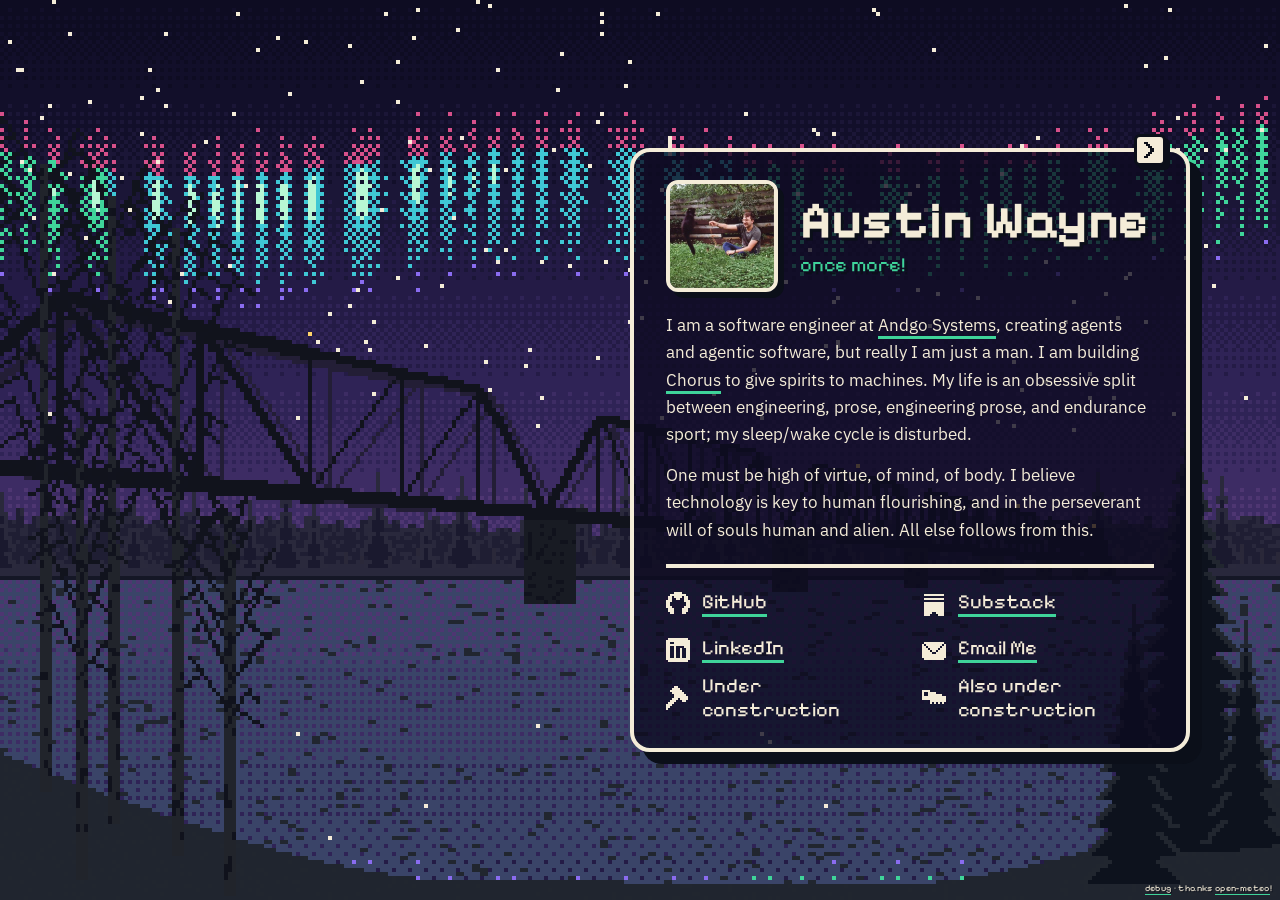
==== index.html @ 5ee54a85 "Rewrite the landing card copy" ====
<!doctype html>
<html lang="en">
<head>
<meta charset="utf-8">
<meta name="viewport" content="width=device-width, initial-scale=1">
<title>Austin Wayne</title>
<meta name="description" content="Developer and writer.">
<meta property="og:type" content="website">
<meta property="og:url" content="https://xarillian.com/">
<meta property="og:site_name" content="xarillian">
<meta property="og:title" content="Austin Wayne">
<meta property="og:description" content="Developer and writer.">
<meta property="og:image" content="https://xarillian.com/images/preview.png">
<meta property="og:image:width" content="1200">
<meta property="og:image:height" content="630">
<meta property="og:image:alt" content="A pixel-art photo of Austin Wayne sitting in clover, playing with a black cat, beside his name.">
<meta name="twitter:card" content="summary_large_image">
<link rel="canonical" href="https://xarillian.com/">
<link rel="preconnect" href="https://fonts.googleapis.com">
<link rel="preconnect" href="https://fonts.gstatic.com" crossorigin>
<link href="https://fonts.googleapis.com/css2?family=Pixelify+Sans:wght@400;700&amp;family=IBM+Plex+Sans&amp;display=swap" rel="stylesheet">
<link rel="icon" type="image/png" sizes="32x32" href="favicon-32.png">
<link rel="icon" type="image/png" sizes="16x16" href="favicon-16.png">
<link rel="stylesheet" href="styles.css">
<script type="module" src="src/title_card/landing.js"></script>
</head>
<body>
<canvas id="river" aria-hidden="true"></canvas>
<main class="plaque">
  <button class="fold" type="button" aria-label="Collapse card" hidden>
    <svg viewBox="0 0 12 12" aria-hidden="true"><path d="M3 2h2v1H3zM4 3h2v1H4zM5 4h2v1H5zM6 5h2v2H6zM5 7h2v1H5zM4 8h2v1H4zM3 9h2v1H3z"/></svg>
  </button>
  <header>
    <img src="images/austin.webp" alt="">
    <h1>Austin Wayne</h1>
    <p>once more!</p>
  </header>
  <p>
    I am a software engineer at <a href="https://www.andgosystems.com">Andgo Systems</a>, creating agents and 
    agentic software, but really I am just a man. 
    I am building <a href="https://github.com/xarillian/chorus-llm">Chorus</a> to give spirits to machines. My life 
    is an obsessive split between engineering, prose, engineering prose, and endurance sport; my sleep/wake 
    cycle is disturbed.
  </p>
  <p>
    One must be high of virtue, of mind, of body. I believe technology is key to human flourishing, and 
    in the perseverant will of souls human and alien. All else follows from this.
  </p>
  <ul>
    <li><img src="images/icons/github.svg" alt=""><a href="https://github.com/xarillian" target="_blank" rel="noopener">GitHub</a></li>
    <li><img src="images/icons/substack.svg" alt=""><a href="https://substack.com/@xarillian" target="_blank" rel="noopener">Substack</a></li>
    <li><img src="images/icons/linkedin.svg" alt=""><a href="https://www.linkedin.com/in/austin-heinrich/" target="_blank" rel="noopener">LinkedIn</a></li>
    <li><img src="images/icons/email.svg" alt=""><a href="mailto:austinwheinrich@gmail.com" target="_blank" rel="noopener">Email Me</a></li>
    <li><img src="images/icons/hammer.svg" alt="">Under construction</li>
    <li><img src="images/icons/saw.svg" alt="">Also under construction</li>
  </ul>
</main>
<nav class="rail" aria-label="Links" hidden>
  <button class="unfold" type="button" aria-label="Expand card">
    <svg viewBox="0 0 12 12" aria-hidden="true"><path d="M7 2h2v1H7zM6 3h2v1H6zM5 4h2v1H5zM4 5h2v2H4zM5 7h2v1H5zM6 8h2v1H6zM7 9h2v1H7z"/></svg>
  </button>
</nav>
<p class="corner"><a href="?debug">debug</a> · thanks <a href="https://open-meteo.com/" target="_blank" rel="noopener">open-meteo</a>!</p>
<aside class="almanac" aria-label="Sky conditions" hidden>
  <canvas></canvas>
  <button id="season" type="button"></button>
  <button id="weather" type="button"></button>
  <p class="weather-credit"><a href="https://open-meteo.com/" target="_blank" rel="noopener">open-meteo</a>!</p>
  <button id="time" type="button"></button>
  <button id="moon" type="button"></button>
  <button id="hole" type="button"></button>
  <button id="eater" type="button"></button>
  <button id="squatch" type="button"></button>
  <button id="fish" type="button"></button>
  <button id="train" type="button"></button>
</aside>
</body>
</html>
---- styles.css ----
:root {
  --ink: #0b0f19;
  --paper: #f4ecd8;
  --lilac: #b9a8dd;
  --mint: #3fd49a;
  --dusk: #1b1637;

  --pixel: 'Pixelify Sans', monospace;
  --text: 'IBM Plex Sans', system-ui, sans-serif;
  --edge: 4px;
}

body {
  margin: 0;
  background: var(--dusk);
  color: var(--ink);
  font-family: var(--text);
}

/* Offset right on wide viewports so the near bridge spans and train remain uncovered on the left. */
body:has(.plaque) {
  min-height: 100vh;
  min-height: 100dvh;
  box-sizing: border-box;
  padding: 48px clamp(24px, 7vw, 128px) 48px 24px;
  display: flex;
  align-items: center;
  justify-content: flex-end;
  overflow-x: hidden;
}

a {
  color: inherit;
  text-decoration: none;
  border-bottom: 3px solid var(--mint);
}

button {
  font-family: var(--pixel);
  cursor: pointer;
}

a:hover,
button:hover {
  background: var(--mint);
  color: var(--ink);
}

a:focus-visible,
button:focus-visible {
  outline: 3px solid var(--mint);
  outline-offset: 3px;
}

#river {
  position: fixed;
  top: 0;
  left: 0;
  image-rendering: pixelated;
}

/* 0.78 alpha is the lowest opacity that keeps text above WCAG AA over pure white scene pixels (--paper 8.5:1, --mint 5.3:1). */
.plaque {
  --radius: 20px;
  position: relative;
  width: 100%;
  max-width: 560px;
  box-sizing: border-box;
  padding: 28px 32px 26px;
  display: flex;
  flex-direction: column;
  gap: 14px;
  background: rgb(14 11 32 / 0.78);
  color: var(--paper);
  border: var(--edge) solid var(--paper);
  border-radius: var(--radius);
  box-shadow: 12px 12px 0 var(--ink);
  transition:
    transform 0.35s cubic-bezier(0.4, 0, 0.2, 1),
    opacity 0.2s,
    visibility 0s;
}

.plaque.folded {
  transform: translateX(calc(100% + 140px));
  opacity: 0;
  visibility: hidden;
  transition:
    transform 0.35s cubic-bezier(0.4, 0, 0.2, 1),
    opacity 0.2s 0.1s,
    visibility 0s 0.35s;
}

.fold,
.unfold {
  position: absolute;
  top: -18px;
  width: 32px;
  height: 32px;
  padding: 0;
  display: flex;
  align-items: center;
  justify-content: center;
  background: var(--paper);
  color: var(--ink);
  border: 3px solid var(--ink);
  border-radius: 6px;
  box-shadow: 4px 4px 0 var(--ink);
}

.fold {
  right: 20px;
}

.unfold {
  left: 50%;
  transform: translateX(-50%);
}

/* Expands the 32px chip to a 44px touch target. */
.fold::after,
.unfold::after {
  content: '';
  position: absolute;
  inset: -6px;
}

.fold svg,
.unfold svg {
  width: 24px;
  height: 24px;
  fill: currentColor;
  shape-rendering: crispEdges;
}

.rail {
  position: fixed;
  right: 12px;
  top: 24px;
  padding: 24px 6px 6px;
  display: flex;
  flex-direction: column;
  align-items: center;
  gap: 4px;
  background: rgb(14 11 32 / 0.78);
  color: var(--paper);
  border: var(--edge) solid var(--paper);
  border-radius: 14px;
  box-shadow: 8px 8px 0 var(--ink);
  transform: translateX(calc(100% + 24px));
  opacity: 0;
  visibility: hidden;
  transition:
    transform 0.35s cubic-bezier(0.4, 0, 0.2, 1),
    opacity 0.2s,
    visibility 0s 0.35s;
}

.rail.here {
  transform: translateX(0);
  opacity: 1;
  visibility: visible;
  transition:
    transform 0.35s cubic-bezier(0.2, 0.8, 0.2, 1) 0.1s,
    opacity 0.2s 0.1s,
    visibility 0s;
}

.rail a {
  width: 44px;
  height: 44px;
  padding: 0;
  display: flex;
  align-items: center;
  justify-content: center;
  background: none;
  color: var(--paper);
  border: 0;
  border-radius: 8px;
}

.rail img {
  width: 24px;
  height: 24px;
  image-rendering: pixelated;
}

/* Turns the #f4ecd8 SVG icon paths dark against the --mint hover background. */
.rail a:hover img,
.rail a:focus-visible img {
  filter: brightness(0);
}

@media (prefers-reduced-motion: reduce) {
  .plaque.folded,
  .rail {
    transform: none;
  }

  .plaque,
  .rail.here {
    transition:
      opacity 0.12s,
      visibility 0s;
  }

  .plaque.folded,
  .rail {
    transition:
      opacity 0.12s,
      visibility 0s 0.12s;
  }
}

.plaque header {
  display: grid;
  grid-template-columns: auto minmax(0, 1fr);
  column-gap: 22px;
  align-items: center;
  margin-bottom: 6px;
}

.plaque header img {
  grid-row: 1 / 3;
  width: 112px;
  height: 112px;
  box-sizing: border-box;
  border: var(--edge) solid var(--paper);
  border-radius: 12px;
  object-fit: cover;
  box-shadow: 6px 6px 0 var(--ink);
}

h1 {
  margin: 0;
  font-family: var(--pixel);
  font-weight: 700;
  font-size: clamp(34px, 4.5vw, 52px);
  line-height: 1;
  letter-spacing: 0.01em;
}

.plaque h1 {
  align-self: end;
}

.plaque h1,
.plaque header p {
  text-shadow: 3px 3px 0 var(--ink);
}

.plaque header p {
  align-self: start;
  margin: 6px 0 0;
  font-family: var(--pixel);
  font-size: 20px;
  color: var(--mint);
}

.plaque > p {
  margin: 0;
  font-size: 17px;
  line-height: 1.6;
}

.plaque ul {
  margin: 6px 0 0;
  padding: 14px 0 0;
  list-style: none;
  display: grid;
  grid-template-columns: repeat(2, minmax(0, 1fr));
  column-gap: 24px;
  row-gap: 2px;
  border-top: var(--edge) solid var(--paper);
  font-family: var(--pixel);
  font-size: 20px;
}

.plaque li {
  position: relative;
  min-height: 44px;
  display: flex;
  align-items: center;
  flex-wrap: wrap;
  column-gap: 0.35em;
}

/* A row without a link is one run of text: it breaks beside its icon rather than dropping below it. */
.plaque li:not(:has(a)) {
  flex-wrap: nowrap;
}

/* 12x12 SVG icons rendered at 2x to keep integer pixel edges. */
.plaque li img {
  flex: none;
  width: 24px;
  height: 24px;
  margin-right: 0.25em;
  image-rendering: pixelated;
}

/* Expands the link hit target across the entire list item, including unlinked prefix words. */
.plaque li a::after {
  content: '';
  position: absolute;
  inset: 0;
}

@media (max-width: 900px) {
  body:has(.plaque) {
    padding-inline: 16px;
    justify-content: center;
  }
}

@media (max-width: 640px) {
  body:has(.plaque) {
    padding: 24px 16px 16px;
  }

  .plaque {
    --radius: 16px;
    padding: 16px 18px;
    gap: 8px;
  }

  .plaque header {
    column-gap: 14px;
    margin-bottom: 2px;
  }

  .plaque header img {
    width: clamp(60px, 18vw, 76px);
    height: clamp(60px, 18vw, 76px);
    border-radius: 10px;
    box-shadow: 4px 4px 0 var(--ink);
  }

  .plaque h1 {
    font-size: clamp(26px, 7.5vw, 34px);
  }

  .plaque header p {
    margin-top: 4px;
    font-size: 16px;
  }

  .plaque > p {
    font-size: 15px;
    line-height: 1.45;
  }

  .plaque ul {
    margin-top: 2px;
    padding-top: 6px;
    column-gap: 12px;
    row-gap: 0;
    font-size: 16px;
  }
}

/* ?debug instrument tiles: a pixel canvas over #river, with transparent hit targets laid over each tile. */
.almanac canvas {
  position: fixed;
  top: 0;
  left: 0;
  image-rendering: pixelated;
  pointer-events: none;
}

.almanac button {
  position: fixed;
  padding: 0;
  background: none;
  border: 0;
}

.almanac button:focus-visible {
  outline-offset: 2px;
}

.almanac button::after,
.weather-credit {
  padding: 2px 8px;
  background: var(--dusk);
  color: var(--paper);
  border: 2px solid var(--paper);
  font-family: var(--pixel);
  font-size: 15px;
  letter-spacing: 0.04em;
  white-space: nowrap;
  visibility: hidden;
}

.corner {
  position: fixed;
  right: 8px;
  bottom: 6px;
  margin: 0;
  color: var(--paper);
  font-family: var(--pixel);
  font-size: 9px;
  letter-spacing: 0.04em;
  text-shadow: 1px 1px 0 var(--ink);
}

.corner a {
  border-bottom-width: 1px;
}

.almanac button::after {
  content: attr(data-name);
  position: absolute;
  right: 0;
  bottom: calc(100% + 8px);
}

.almanac button:hover::after,
.almanac button:focus::after {
  visibility: visible;
}

/* Replaces the #weather pseudo-element tooltip when displaying live data so the tooltip can contain an <a> link. */
.weather-credit {
  display: none;
  position: fixed;
  margin: 0;
  transform: translate(-100%, calc(-100% - 8px));
}

.weather-credit::before {
  content: attr(data-name) ' · thanks ';
}

/* Fills the 8px hover gap between the #weather button and the tooltip so the pointer can cross into the link. */
.weather-credit::after {
  content: '';
  position: absolute;
  inset: 100% 0 auto;
  height: 12px;
}

.almanac.live .weather-credit {
  display: block;
}

.almanac.live #weather::after {
  display: none;
}

#weather:hover + .weather-credit,
#weather:focus + .weather-credit,
.weather-credit:hover,
.weather-credit:focus-within {
  visibility: visible;
}

.not-found {
  padding: 64px 24px;
  color: var(--paper);
}

.not-found h1 {
  margin-bottom: 20px;
}

.not-found p {
  margin: 0 0 12px;
  font-size: 17px;
  line-height: 1.6;
}

.not-found .home {
  text-align: center;
}

.not-found .status {
  margin-bottom: 8px;
  font-family: var(--pixel);
  font-size: 20px;
  color: var(--lilac);
}

[hidden] {
  display: none;
}
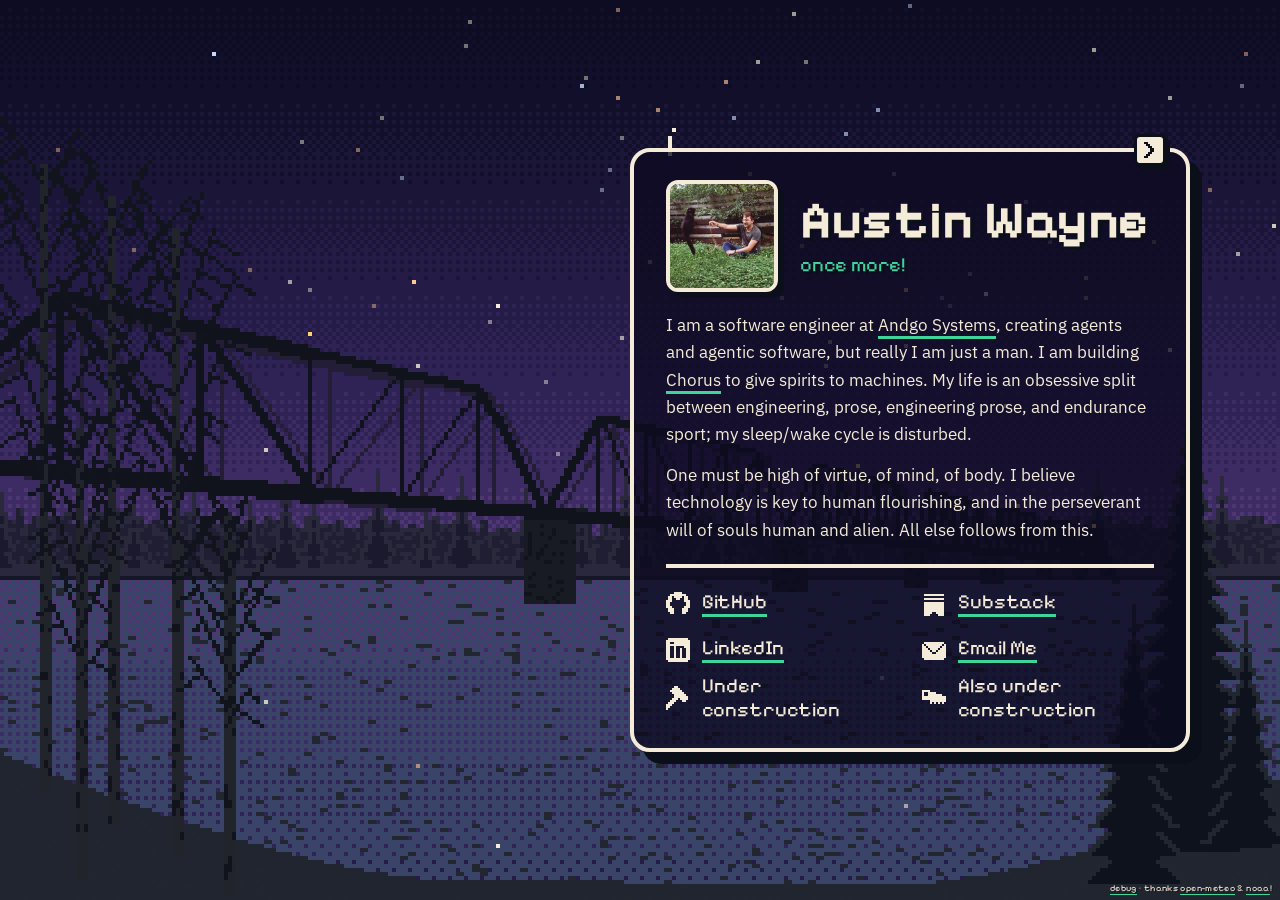
==== commit bf575658: "Draw the real night sky: curtain aurora on live Kp, catalogue stars The aurora is redrawn as folding" ====
--- a/index.html
+++ b/index.html
@@ -60,7 +60,7 @@
     <svg viewBox="0 0 12 12" aria-hidden="true"><path d="M7 2h2v1H7zM6 3h2v1H6zM5 4h2v1H5zM4 5h2v2H4zM5 7h2v1H5zM6 8h2v1H6zM7 9h2v1H7z"/></svg>
   </button>
 </nav>
-<p class="corner"><a href="?debug">debug</a> · thanks <a href="https://open-meteo.com/" target="_blank" rel="noopener">open-meteo</a>!</p>
+<p class="corner"><a href="?debug">debug</a> · thanks <a href="https://open-meteo.com/" target="_blank" rel="noopener">open-meteo</a> &amp; <a href="https://www.swpc.noaa.gov/" target="_blank" rel="noopener">noaa</a>!</p>
 <aside class="almanac" aria-label="Sky conditions" hidden>
   <canvas></canvas>
   <button id="season" type="button"></button>
@@ -68,6 +68,7 @@
   <p class="weather-credit"><a href="https://open-meteo.com/" target="_blank" rel="noopener">open-meteo</a>!</p>
   <button id="time" type="button"></button>
   <button id="moon" type="button"></button>
+  <button id="aurora" type="button"></button>
   <button id="hole" type="button"></button>
   <button id="eater" type="button"></button>
   <button id="squatch" type="button"></button>
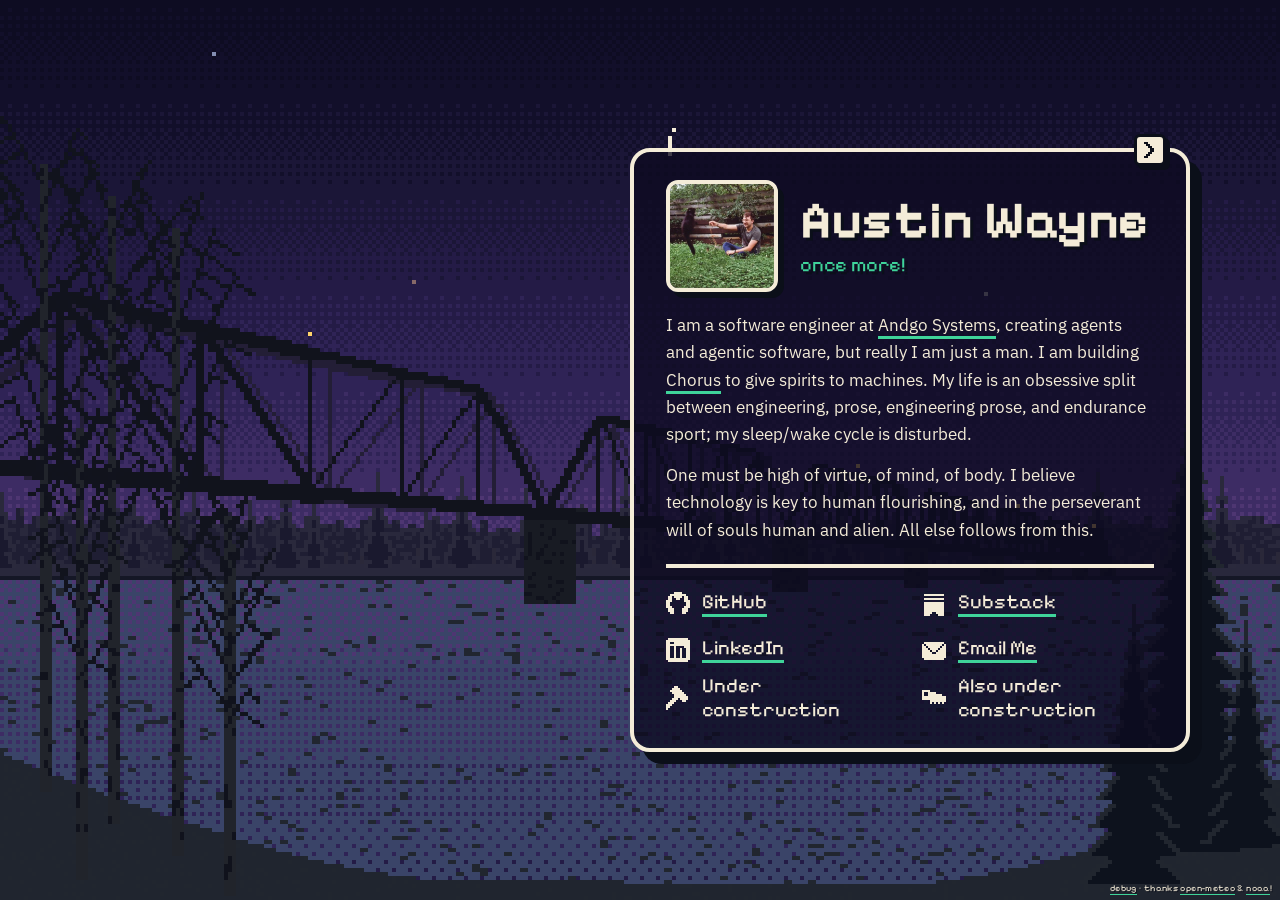
==== commit 4f192736: "Dim the stars to town skyglow, with a debug tile for light pollution Clear nights now show only star" ====
--- a/index.html
+++ b/index.html
@@ -69,6 +69,7 @@
   <button id="time" type="button"></button>
   <button id="moon" type="button"></button>
   <button id="aurora" type="button"></button>
+  <button id="stars" type="button"></button>
   <button id="hole" type="button"></button>
   <button id="eater" type="button"></button>
   <button id="squatch" type="button"></button>
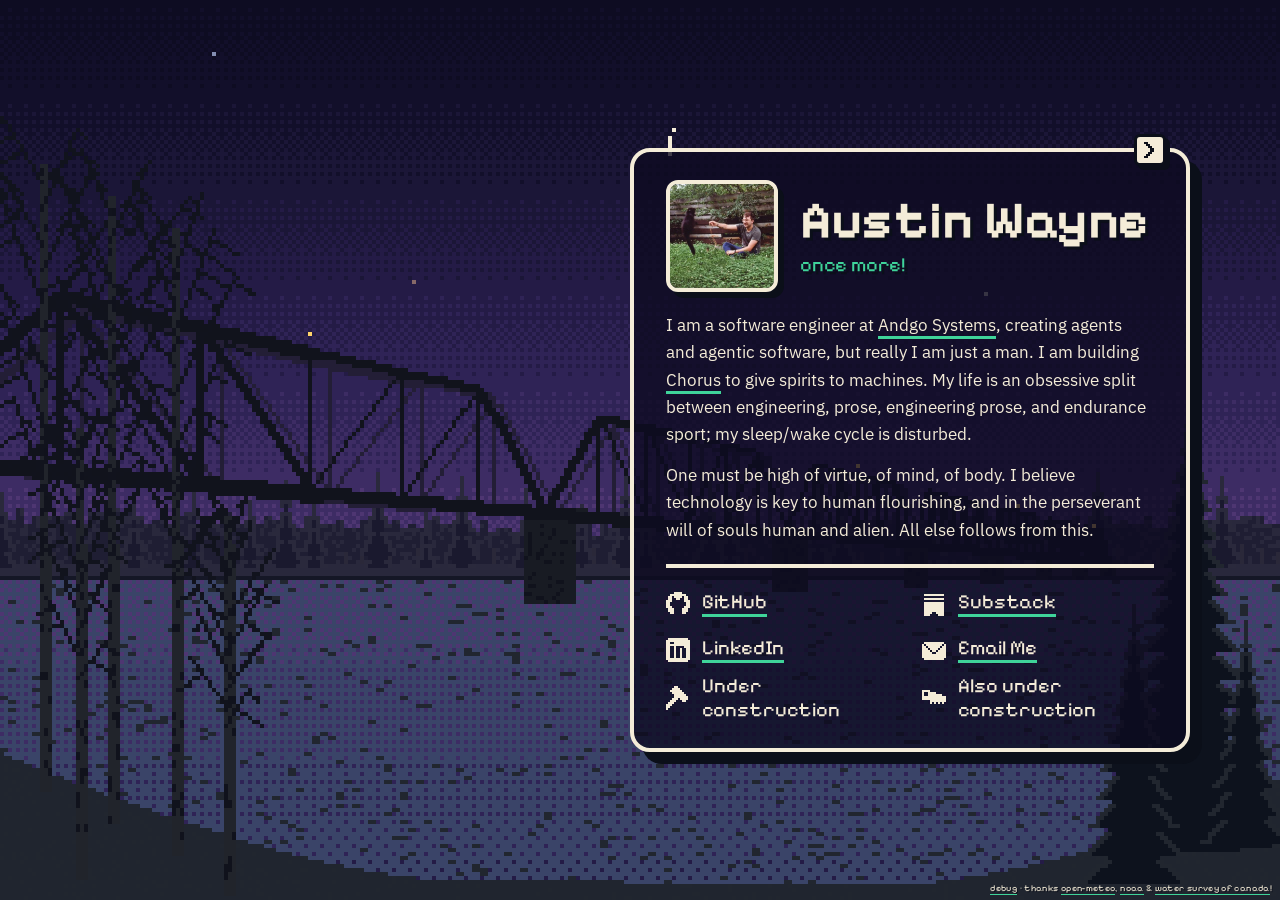
==== commit cbbaea9a: "Raise and lower the river on the live Prince Albert gauge The scene's waterline follows Water Survey" ====
--- a/index.html
+++ b/index.html
@@ -60,7 +60,7 @@
     <svg viewBox="0 0 12 12" aria-hidden="true"><path d="M7 2h2v1H7zM6 3h2v1H6zM5 4h2v1H5zM4 5h2v2H4zM5 7h2v1H5zM6 8h2v1H6zM7 9h2v1H7z"/></svg>
   </button>
 </nav>
-<p class="corner"><a href="?debug">debug</a> · thanks <a href="https://open-meteo.com/" target="_blank" rel="noopener">open-meteo</a> &amp; <a href="https://www.swpc.noaa.gov/" target="_blank" rel="noopener">noaa</a>!</p>
+<p class="corner"><a href="?debug">debug</a> · thanks <a href="https://open-meteo.com/" target="_blank" rel="noopener">open-meteo</a>, <a href="https://www.swpc.noaa.gov/" target="_blank" rel="noopener">noaa</a> &amp; <a href="https://wateroffice.ec.gc.ca/" target="_blank" rel="noopener">water survey of canada</a>!</p>
 <aside class="almanac" aria-label="Sky conditions" hidden>
   <canvas></canvas>
   <button id="season" type="button"></button>
@@ -70,6 +70,7 @@
   <button id="moon" type="button"></button>
   <button id="aurora" type="button"></button>
   <button id="stars" type="button"></button>
+  <button id="gauge" type="button"></button>
   <button id="hole" type="button"></button>
   <button id="eater" type="button"></button>
   <button id="squatch" type="button"></button>
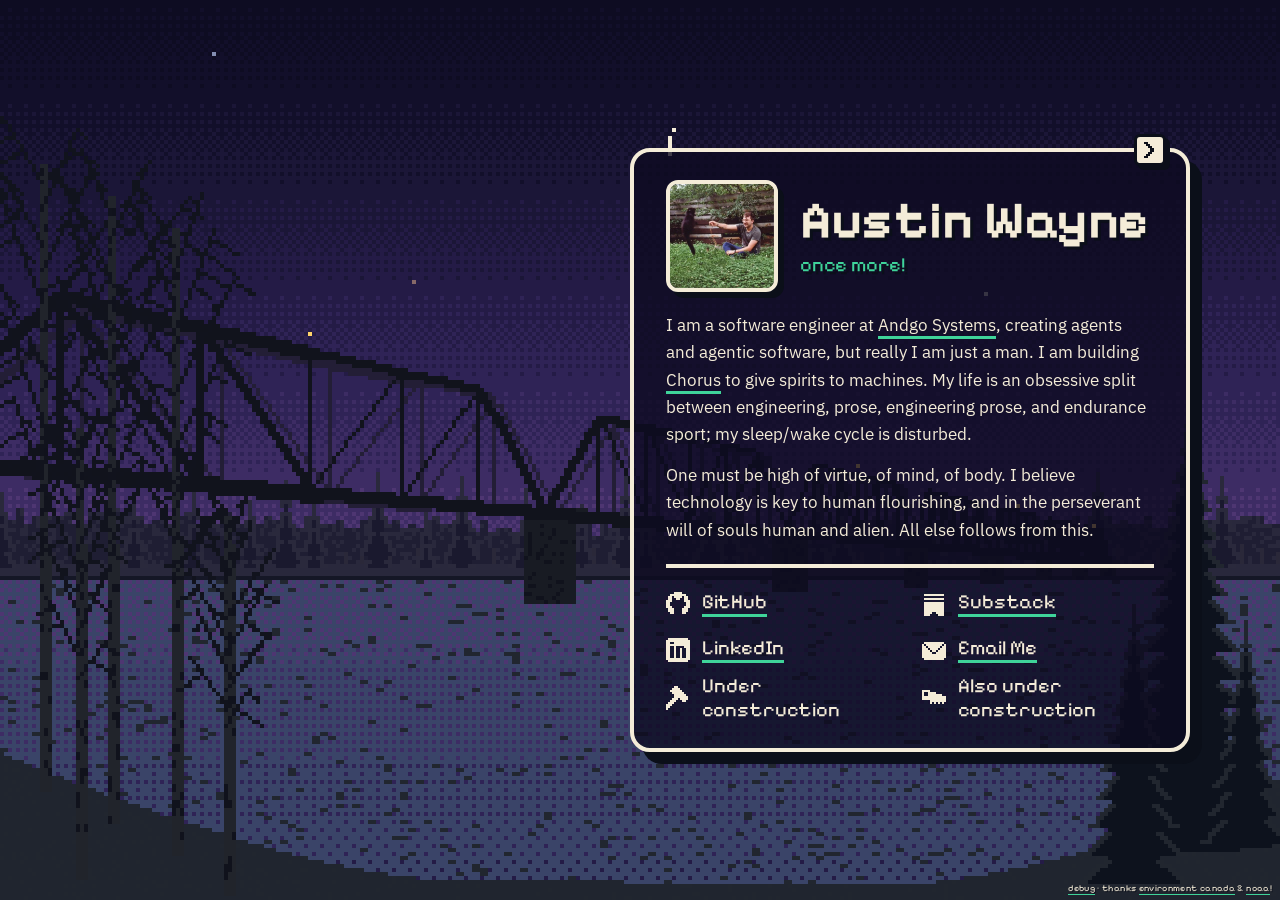
==== commit c52a8d32: "Take the weather from Environment Canada instead of Open-Meteo The live sky now reads the Prince Alb" ====
--- a/index.html
+++ b/index.html
@@ -60,12 +60,12 @@
     <svg viewBox="0 0 12 12" aria-hidden="true"><path d="M7 2h2v1H7zM6 3h2v1H6zM5 4h2v1H5zM4 5h2v2H4zM5 7h2v1H5zM6 8h2v1H6zM7 9h2v1H7z"/></svg>
   </button>
 </nav>
-<p class="corner"><a href="?debug">debug</a> · thanks <a href="https://open-meteo.com/" target="_blank" rel="noopener">open-meteo</a>, <a href="https://www.swpc.noaa.gov/" target="_blank" rel="noopener">noaa</a> &amp; <a href="https://wateroffice.ec.gc.ca/" target="_blank" rel="noopener">water survey of canada</a>!</p>
+<p class="corner"><a href="?debug">debug</a> · thanks <a href="https://weather.gc.ca/" target="_blank" rel="noopener" title="Contains information licensed under the Open Government Licence – Canada">environment canada</a> &amp; <a href="https://www.swpc.noaa.gov/" target="_blank" rel="noopener">noaa</a>!</p>
 <aside class="almanac" aria-label="Sky conditions" hidden>
   <canvas></canvas>
   <button id="season" type="button"></button>
   <button id="weather" type="button"></button>
-  <p class="weather-credit"><a href="https://open-meteo.com/" target="_blank" rel="noopener">open-meteo</a>!</p>
+  <p class="weather-credit"><a href="https://weather.gc.ca/city/pages/sk-27_metric_e.html" target="_blank" rel="noopener">environment canada</a>!</p>
   <button id="time" type="button"></button>
   <button id="moon" type="button"></button>
   <button id="aurora" type="button"></button>
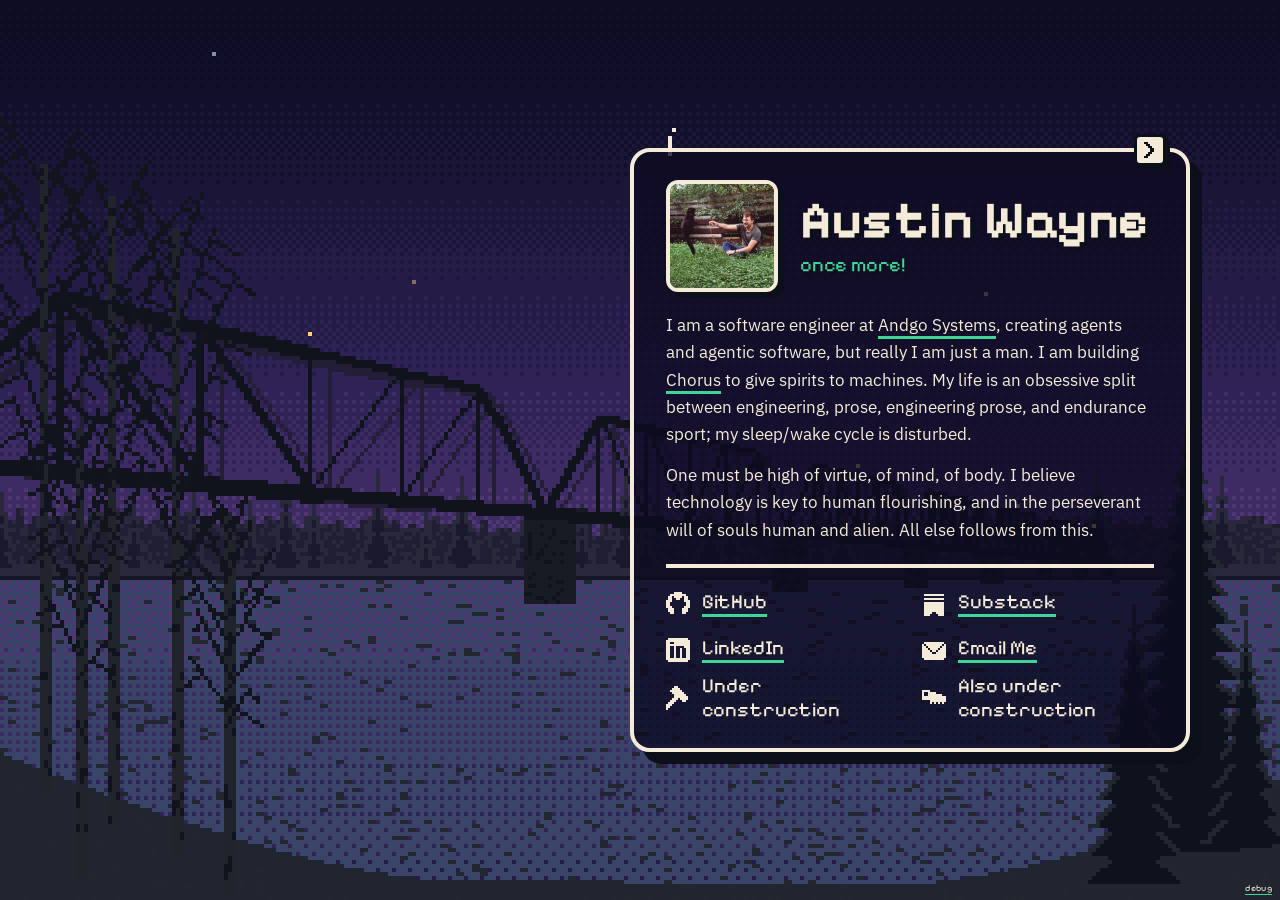
==== commit e6628fd0: "Drop the thanks: the corner is just the debug link The footer credits and the live weather tooltip's" ====
--- a/index.html
+++ b/index.html
@@ -60,12 +60,11 @@
     <svg viewBox="0 0 12 12" aria-hidden="true"><path d="M7 2h2v1H7zM6 3h2v1H6zM5 4h2v1H5zM4 5h2v2H4zM5 7h2v1H5zM6 8h2v1H6zM7 9h2v1H7z"/></svg>
   </button>
 </nav>
-<p class="corner"><a href="?debug">debug</a> · thanks <a href="https://weather.gc.ca/" target="_blank" rel="noopener" title="Contains information licensed under the Open Government Licence – Canada">environment canada</a> &amp; <a href="https://www.swpc.noaa.gov/" target="_blank" rel="noopener">noaa</a>!</p>
+<p class="corner"><a href="?debug">debug</a></p>
 <aside class="almanac" aria-label="Sky conditions" hidden>
   <canvas></canvas>
   <button id="season" type="button"></button>
   <button id="weather" type="button"></button>
-  <p class="weather-credit"><a href="https://weather.gc.ca/city/pages/sk-27_metric_e.html" target="_blank" rel="noopener">environment canada</a>!</p>
   <button id="time" type="button"></button>
   <button id="moon" type="button"></button>
   <button id="aurora" type="button"></button>
--- a/styles.css
+++ b/styles.css
@@ -379,8 +379,7 @@
   outline-offset: 2px;
 }
 
-.almanac button::after,
-.weather-credit {
+.almanac button::after {
   padding: 2px 8px;
   background: var(--dusk);
   color: var(--paper);
@@ -420,41 +419,6 @@
   visibility: visible;
 }
 
-/* Replaces the #weather pseudo-element tooltip when displaying live data so the tooltip can contain an <a> link. */
-.weather-credit {
-  display: none;
-  position: fixed;
-  margin: 0;
-  transform: translate(-100%, calc(-100% - 8px));
-}
-
-.weather-credit::before {
-  content: attr(data-name) ' · thanks ';
-}
-
-/* Fills the 8px hover gap between the #weather button and the tooltip so the pointer can cross into the link. */
-.weather-credit::after {
-  content: '';
-  position: absolute;
-  inset: 100% 0 auto;
-  height: 12px;
-}
-
-.almanac.live .weather-credit {
-  display: block;
-}
-
-.almanac.live #weather::after {
-  display: none;
-}
-
-#weather:hover + .weather-credit,
-#weather:focus + .weather-credit,
-.weather-credit:hover,
-.weather-credit:focus-within {
-  visibility: visible;
-}
-
 .not-found {
   padding: 64px 24px;
   color: var(--paper);
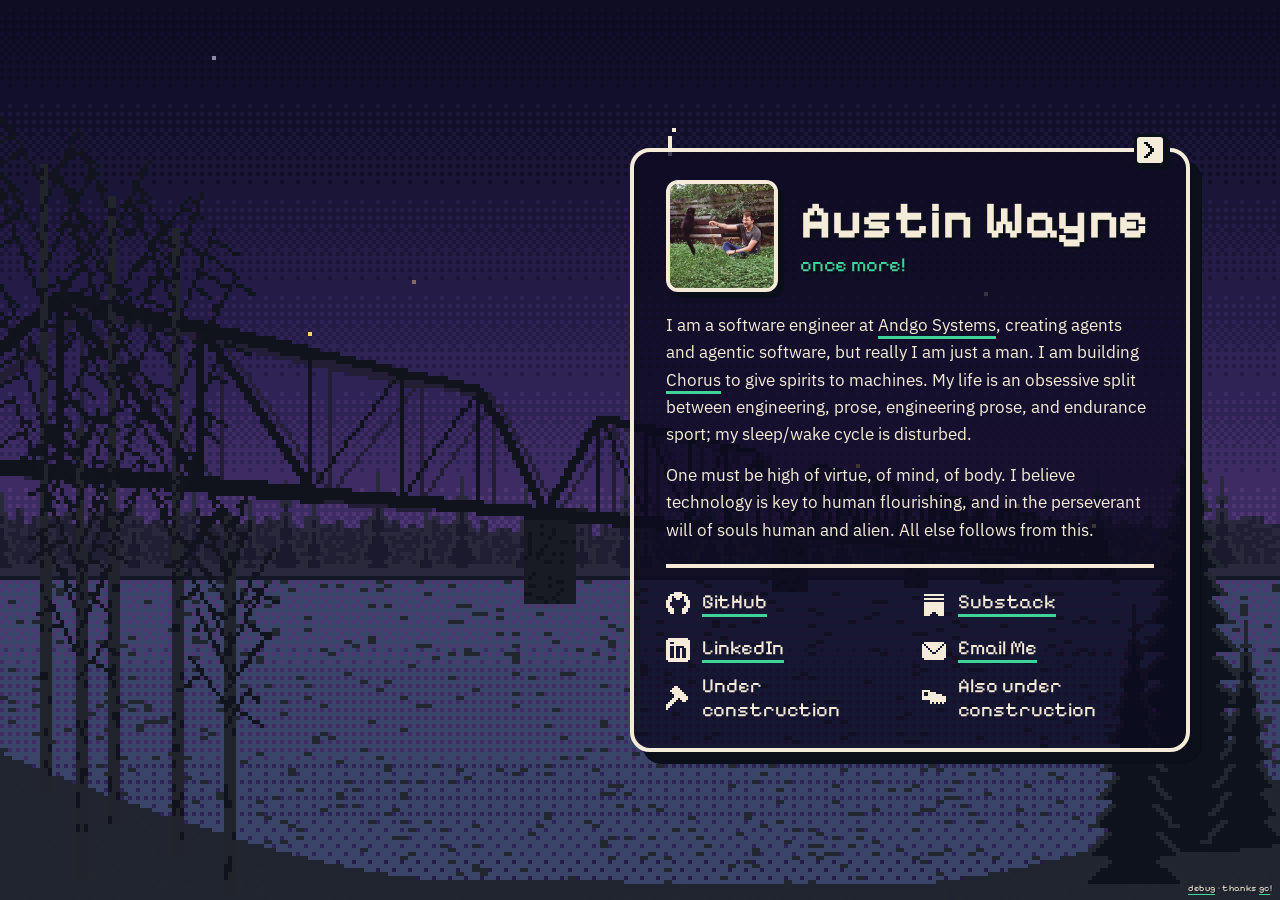
==== commit 112270a4: "Thank the Government of Canada in the corner for its open data" ====
--- a/index.html
+++ b/index.html
@@ -60,7 +60,7 @@
     <svg viewBox="0 0 12 12" aria-hidden="true"><path d="M7 2h2v1H7zM6 3h2v1H6zM5 4h2v1H5zM4 5h2v2H4zM5 7h2v1H5zM6 8h2v1H6zM7 9h2v1H7z"/></svg>
   </button>
 </nav>
-<p class="corner"><a href="?debug">debug</a></p>
+<p class="corner"><a href="?debug">debug</a> · thanks <a href="https://weather.gc.ca/" target="_blank" rel="noopener" title="Contains information licensed under the Open Government Licence – Canada">gc</a>!</p>
 <aside class="almanac" aria-label="Sky conditions" hidden>
   <canvas></canvas>
   <button id="season" type="button"></button>
